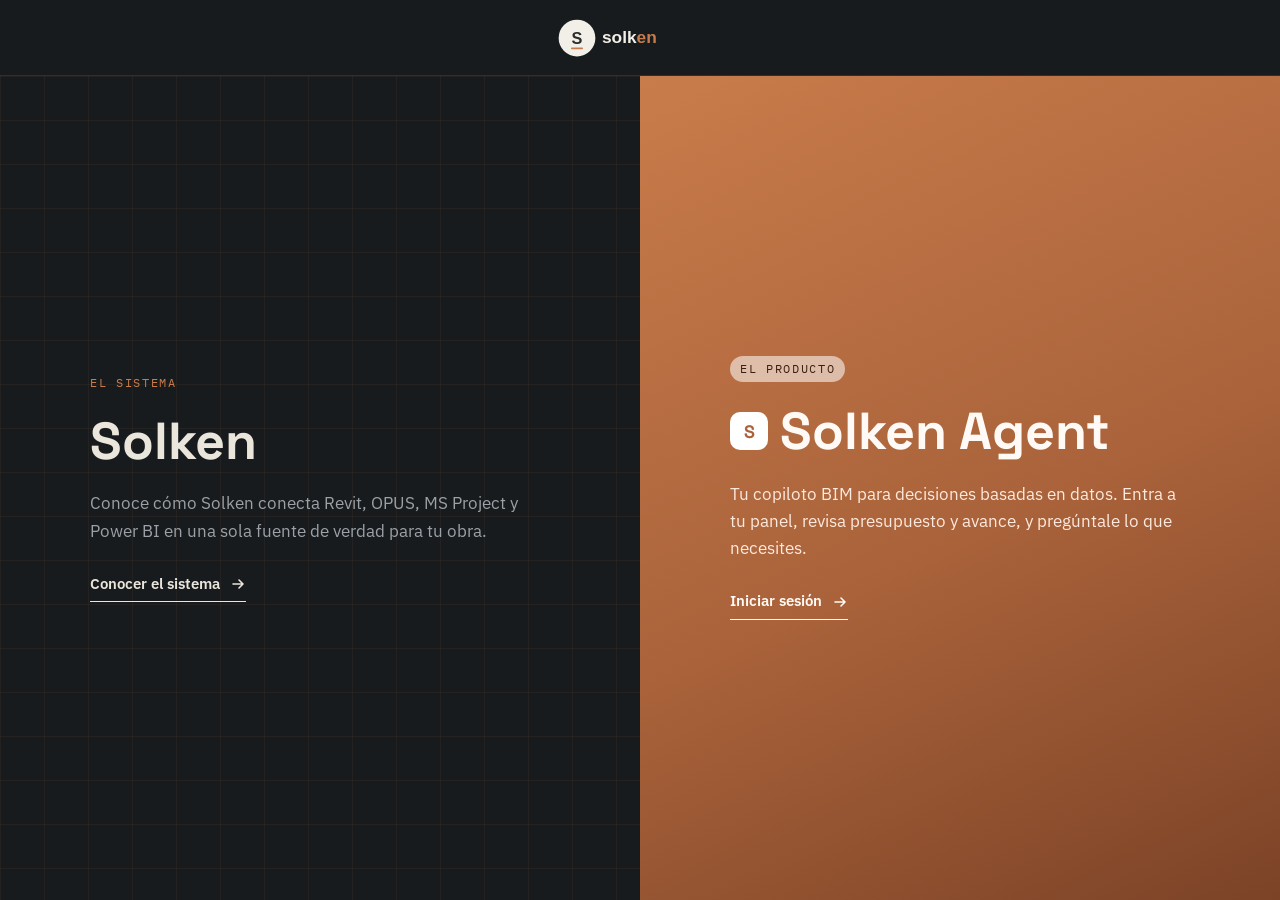
==== index.html @ cd720f8a "Agrega selector de entrada Solken / Solken Agent; mueve el home a /sistema/" ====
<!DOCTYPE html>
<html lang="es">
<head>
  <meta charset="UTF-8" />
  <meta name="viewport" content="width=device-width, initial-scale=1.0" />
  <title>Solken — El sistema y el agente de IA para tu obra</title>
  <meta name="description" content="Solken: el sistema que conecta Revit, OPUS, MS Project y Power BI, y Solken Agent, tu copiloto de IA para decisiones basadas en datos. Elige por dónde entrar." />

  <!-- Open Graph -->
  <meta property="og:type" content="website" />
  <meta property="og:title" content="Solken — El sistema y el agente de IA para tu obra" />
  <meta property="og:description" content="Las obras se salen de presupuesto cuando los datos no se hablan entre sí. Conoce el sistema o entra directo a Solken Agent." />
  <meta property="og:image" content="https://solkenbim.com/assets/img/og-image.png" />
  <meta property="og:image:width" content="1200" />
  <meta property="og:image:height" content="630" />
  <meta property="og:url" content="https://solkenbim.com/" />

  <link rel="preconnect" href="https://fonts.googleapis.com" />
  <link rel="preconnect" href="https://fonts.gstatic.com" crossorigin />
  <link href="https://fonts.googleapis.com/css2?family=Space+Grotesk:wght@500;600;700&family=IBM+Plex+Sans:wght@400;500;600&family=IBM+Plex+Mono:wght@400;500&display=swap" rel="stylesheet" />

  <link rel="stylesheet" href="css/styles.css" />

  <style>
    /* ===== Selector Solken / Solken Agent (2026-11-10) =====
       Página de entrada: reemplaza al home anterior en "/" -- el
       contenido completo del sitio (hero, secciones, etc.) se movió
       tal cual a /sistema/. Reutiliza los tokens de css/styles.css
       (--color-graphite, --color-copper, fuentes) para mantener la
       misma identidad, sin heredar el resto de los estilos del home
       (que asumen las secciones #inicio, #sistema, etc. que ya no
       viven aquí). */

    body.selector-body {
      margin: 0;
      min-height: 100vh;
      background: var(--color-graphite);
      font-family: var(--font-body);
    }

    .selector-topbar {
      display: flex;
      align-items: center;
      justify-content: center;
      height: var(--header-height);
      border-bottom: 1px solid var(--color-line-soft);
    }
    .selector-topbar img { height: 42px; display: block; }

    .selector-split {
      display: flex;
      flex-wrap: wrap;
      min-height: calc(100vh - var(--header-height));
    }

    .selector-pane {
      position: relative;
      flex: 1 1 420px;
      min-width: 320px;
      display: flex;
      align-items: center;
      justify-content: center;
      padding: 72px 48px;
      text-decoration: none;
      overflow: hidden;
      transition: flex-grow 260ms ease;
    }
    .selector-pane:hover { flex-grow: 1.3; }
    .selector-split:has(.selector-pane--sistema:hover) .selector-pane--agent { flex-grow: 0.7; }
    .selector-split:has(.selector-pane--agent:hover) .selector-pane--sistema { flex-grow: 0.7; }

    .selector-pane--sistema {
      background: var(--color-graphite);
    }
    .selector-pane--sistema .selector-grid {
      position: absolute; inset: 0; pointer-events: none;
      background-image:
        linear-gradient(rgba(201,124,75,0.07) 1px, transparent 1px),
        linear-gradient(90deg, rgba(201,124,75,0.07) 1px, transparent 1px);
      background-size: 44px 44px;
    }

    .selector-pane--agent {
      background: linear-gradient(155deg, var(--color-copper) 0%, #a9623a 55%, #7c4327 100%);
    }

    .selector-content {
      position: relative;
      max-width: 460px;
      display: flex;
      flex-direction: column;
      gap: 22px;
    }

    .selector-eyebrow {
      font-family: var(--font-mono);
      font-size: 12px;
      letter-spacing: 0.14em;
      text-transform: uppercase;
      width: fit-content;
    }
    .selector-pane--sistema .selector-eyebrow { color: var(--color-copper); }
    .selector-pane--agent .selector-eyebrow {
      color: #3a1f10;
      background: rgba(255,255,255,0.55);
      padding: 4px 10px;
      border-radius: 999px;
    }

    .selector-title {
      margin: 0;
      font-family: var(--font-display);
      font-weight: 700;
      font-size: 52px;
      line-height: 1.05;
    }
    .selector-pane--sistema .selector-title { color: var(--color-text); }
    .selector-pane--agent .selector-title { color: #fffaf5; }

    .selector-desc {
      margin: 0;
      font-size: 17px;
      line-height: 1.6;
    }
    .selector-pane--sistema .selector-desc { color: var(--color-text-dim); }
    .selector-pane--agent .selector-desc { color: #fde9dd; }

    .selector-cta {
      margin-top: 6px;
      display: inline-flex;
      align-items: center;
      gap: 10px;
      font-size: 15px;
      font-weight: 600;
      width: fit-content;
      padding-bottom: 6px;
      border-bottom: 1px solid currentColor;
    }
    .selector-pane--sistema .selector-cta { color: var(--color-text); }
    .selector-pane--agent .selector-cta { color: #fffaf5; }
    .selector-cta svg { transition: transform 180ms ease; }
    .selector-pane:hover .selector-cta svg { transform: translateX(4px); }

    .selector-agent-mark {
      display: flex; align-items: center; gap: 12px;
    }
    .selector-agent-mark span.mark {
      width: 38px; height: 38px; border-radius: 10px; background: #fff;
      display: flex; align-items: center; justify-content: center;
      font-family: var(--font-display); font-weight: 700; color: #a9623a; font-size: 18px;
      flex-shrink: 0;
    }

    @media (max-width: 720px) {
      .selector-title { font-size: 40px; }
      .selector-pane { padding: 56px 32px; }
    }
  </style>
</head>
<body class="selector-body">

  <div class="selector-topbar">
    <img src="assets/img/logo-nav.svg" alt="Solken" />
  </div>

  <div class="selector-split">

    <!-- SOLKEN: el sistema / sitio -->
    <a class="selector-pane selector-pane--sistema" href="/sistema/" aria-label="Conocer el sistema Solken">
      <div class="selector-grid" aria-hidden="true"></div>
      <div class="selector-content">
        <span class="selector-eyebrow">El sistema</span>
        <h1 class="selector-title">Solken</h1>
        <p class="selector-desc">
          Conoce cómo Solken conecta Revit, OPUS, MS&nbsp;Project y Power&nbsp;BI en una sola fuente de verdad para tu obra.
        </p>
        <span class="selector-cta">
          Conocer el sistema
          <svg width="16" height="16" viewBox="0 0 16 16" fill="none" aria-hidden="true">
            <path d="M3 8h10M9 4l4 4-4 4" stroke="currentColor" stroke-width="1.6" stroke-linecap="round" stroke-linejoin="round"/>
          </svg>
        </span>
      </div>
    </a>

    <!-- SOLKEN AGENT: el producto -->
    <a class="selector-pane selector-pane--agent" href="http://localhost:3002/agent/" title="Solo funciona si ya tienes Solken instalado en esta PC" aria-label="Iniciar sesión en Solken Agent">
      <div class="selector-content">
        <span class="selector-eyebrow">El producto</span>
        <div class="selector-agent-mark">
          <span class="mark">S</span>
          <h1 class="selector-title">Solken Agent</h1>
        </div>
        <p class="selector-desc">
          Tu copiloto BIM para decisiones basadas en datos. Entra a tu panel, revisa presupuesto y avance, y pregúntale lo que necesites.
        </p>
        <span class="selector-cta">
          Iniciar sesión
          <svg width="16" height="16" viewBox="0 0 16 16" fill="none" aria-hidden="true">
            <path d="M3 8h10M9 4l4 4-4 4" stroke="currentColor" stroke-width="1.6" stroke-linecap="round" stroke-linejoin="round"/>
          </svg>
        </span>
      </div>
    </a>

  </div>

</body>
</html>
---- css/styles.css ----
/* ==========================================================================
   Tokens — mismo sistema que el dashboard de auditoría de referencia
   ========================================================================== */
:root {
  /* Color */
  --color-graphite:    #181B1E;
  --color-surface:     #212529;
  --color-surface-2:   #272C31;
  --color-line:        #363C42;
  --color-line-soft:   #2B3036;

  --color-text:        #EAE6DC;
  --color-text-dim:    #9BA1A6;
  --color-text-faint:  #6B7278;

  --color-copper:      #C97C4B;
  --color-copper-dim:  #8A5636;
  --color-verify:      #7DAA7A;
  --color-verify-dim:  #3E5A3C;
  --color-pending:     #D9A441;
  --color-pending-dim: #6E5220;

  /* Type */
  --font-display: 'Space Grotesk', sans-serif;
  --font-body:    'IBM Plex Sans', sans-serif;
  --font-mono:    'IBM Plex Mono', monospace;

  /* Layout */
  --container-width: 1180px;
  --header-height: 76px;
}

/* ==========================================================================
   Reset
   ========================================================================== */
*, *::before, *::after { box-sizing: border-box; }
html {
  scroll-behavior: smooth;
  scroll-padding-top: var(--header-height);
}
body, h1, h2, h3, p, dl, dd, figure { margin: 0; }
ul { margin: 0; padding: 0; list-style: none; }
a { color: inherit; text-decoration: none; }
img, svg { display: block; max-width: 100%; }
button { font: inherit; color: inherit; background: none; border: 0; cursor: pointer; }

body {
  background: var(--color-graphite);
  color: var(--color-text);
  font-family: var(--font-body);
  font-size: 16px;
  line-height: 1.5;
  -webkit-font-smoothing: antialiased;
}

.container {
  width: 100%;
  max-width: var(--container-width);
  margin-inline: auto;
  padding-inline: 32px;
}

/* ==========================================================================
   Header / Nav
   ========================================================================== */
.site-header {
  position: fixed;
  inset-inline: 0;
  top: 0;
  z-index: 100;
  height: var(--header-height);
  background: rgba(24, 27, 30, 0.86);
  backdrop-filter: blur(10px);
  -webkit-backdrop-filter: blur(10px);
  border-bottom: 1px solid var(--color-line-soft);
}

.nav {
  height: 100%;
  max-width: var(--container-width);
  margin-inline: auto;
  padding-inline: 32px;
  display: flex;
  align-items: center;
  justify-content: space-between;
}

.nav__mark {
  display: flex;
  align-items: center;
  gap: 10px;
}

.nav__mark-text {
  font-family: var(--font-mono);
  font-weight: 500;
  font-size: 13px;
  letter-spacing: 0.08em;
  text-transform: uppercase;
  color: var(--color-text);
}

.nav__menu {
  display: flex;
  align-items: center;
  gap: 4px;
}

.nav__link {
  display: inline-flex;
  align-items: center;
  padding: 10px 16px;
  font-size: 14px;
  font-weight: 500;
  color: var(--color-text-dim);
  transition: color 0.2s ease, background-color 0.2s ease;
}

.nav__link:hover { color: var(--color-text); }

.nav__link.is-active {
  color: var(--color-text);
}

.nav__link--cta:hover {
  color: var(--color-graphite);
  background: #d38f63;
}

.nav__link--login {
  margin-left: 8px;
  padding: 9px 18px;
  color: var(--color-copper);
  background: #F5F0EB;
  font-weight: 600;
}

.nav__link--login:hover {
  color: var(--color-copper);
  background: #323841;
}

.nav__toggle {
  display: none;
  flex-direction: column;
  gap: 5px;
  padding: 8px;
}

.nav__toggle span {
  width: 20px;
  height: 2px;
  background: var(--color-text);
}

/* ==========================================================================
   Hero
   ========================================================================== */
.hero {
  position: relative;
  min-height: 100vh;
  display: flex;
  flex-direction: column;
  justify-content: center;
  padding-top: var(--header-height);
  overflow: hidden;
  background:
    radial-gradient(1100px 640px at 82% 8%, rgba(201, 124, 75, 0.12), transparent 60%),
    radial-gradient(900px 520px at 10% 92%, rgba(125, 170, 122, 0.07), transparent 55%),
    var(--color-graphite);
}

.hero__bg {
  position: absolute;
  inset: 0;
  z-index: 0;
  mask-image: linear-gradient(to bottom, transparent, black 20%, black 75%, transparent);
}

.hero__grid { position: absolute; inset: 0; }

.hero__content {
  position: relative;
  z-index: 1;
  padding-block: 64px 48px;
}

.eyebrow {
  font-family: var(--font-mono);
  font-size: 11px;
  font-weight: 500;
  letter-spacing: 0.12em;
  text-transform: uppercase;
  color: var(--color-copper);
  margin-bottom: 20px;
}

.hero__title {
  font-family: var(--font-display);
  font-weight: 600;
  font-size: clamp(2.2rem, 4.6vw, 3.75rem);
  line-height: 1.12;
  letter-spacing: -0.01em;
  max-width: 18ch;
  color: var(--color-text);
}

.hero__title-accent {
  color: var(--color-copper);
}

.hero__subtitle {
  margin-top: 28px;
  max-width: 56ch;
  font-size: clamp(1rem, 1.4vw, 1.15rem);
  line-height: 1.65;
  color: var(--color-text-dim);
}

.hero__actions {
  display: flex;
  flex-wrap: wrap;
  gap: 14px;
  margin-top: 40px;
}

.btn {
  display: inline-flex;
  align-items: center;
  justify-content: center;
  padding: 14px 26px;
  font-family: var(--font-body);
  font-size: 15px;
  font-weight: 500;
  border-radius: 2px;
  transition: transform 0.15s ease, background-color 0.2s ease, border-color 0.2s ease;
  white-space: nowrap;
}

.btn--primary {
  background: var(--color-copper);
  color: var(--color-graphite);
  font-weight: 600;
}

.btn--primary:hover {
  background: #d38f63;
  transform: translateY(-1px);
}

.btn--ghost {
  border: 1px solid var(--color-line);
  color: var(--color-text);
  background: var(--color-surface);
}

.btn--ghost:hover {
  border-color: var(--color-text-faint);
  transform: translateY(-1px);
}

/* Grid de métricas con líneas finas — reutilizado en Inicio y Caso de estudio */
.metric-grid {
  display: grid;
  grid-template-columns: repeat(3, 1fr);
  gap: 1px;
  background: var(--color-line);
}

.metric-grid--narrow {
  max-width: 640px;
}

.metric-grid--wide {
  max-width: 780px;
}

.metric {
  background: var(--color-graphite);
  padding: 20px 24px;
}

.metric:first-child {
  padding-left: 0;
}

.metric__label {
  font-family: var(--font-mono);
  font-size: 11px;
  color: var(--color-text-faint);
  text-transform: uppercase;
  letter-spacing: 0.08em;
}

.metric__value {
  margin-top: 10px;
  font-family: var(--font-mono);
  font-weight: 500;
  font-size: 1.9rem;
  color: var(--color-text);
}

.metric__value--verified { color: var(--color-verify); }
.metric__value--copper { color: var(--color-copper); }

.metric__unit {
  font-size: 0.95rem;
  color: var(--color-text-faint);
  margin-left: 2px;
}

.hero__scroll-cue {
  position: relative;
  z-index: 1;
  align-self: center;
  display: flex;
  flex-direction: column;
  align-items: center;
  gap: 10px;
  margin-bottom: 32px;
  color: var(--color-text-faint);
}

.hero__scroll-cue-line {
  width: 1px;
  height: 36px;
  background: linear-gradient(to bottom, var(--color-copper), transparent);
  animation: scrollcue 1.8s ease-in-out infinite;
}

.hero__scroll-cue-text {
  font-family: var(--font-mono);
  font-size: 11px;
  letter-spacing: 0.12em;
  text-transform: uppercase;
}

@keyframes scrollcue {
  0%, 100% { transform: scaleY(1); opacity: 0.6; }
  50% { transform: scaleY(0.6); opacity: 1; }
}

/* ==========================================================================
   Generic section placeholder (built out in later sections)
   ========================================================================== */
.section {
  padding-block: 120px;
  border-top: 1px solid var(--color-line-soft);
}

.section__kicker {
  font-family: var(--font-mono);
  font-size: 11px;
  letter-spacing: 0.1em;
  text-transform: uppercase;
  color: var(--color-text-faint);
  margin-bottom: 16px;
}

.section__title {
  font-family: var(--font-display);
  font-weight: 600;
  font-size: clamp(1.6rem, 3vw, 2.2rem);
  color: var(--color-text-faint);
}

/* ==========================================================================
   Section head — reusable heading block for built-out sections
   ========================================================================== */
.section-head {
  margin-bottom: 64px;
  max-width: 640px;
}

.section-head__title {
  font-family: var(--font-display);
  font-weight: 600;
  font-size: clamp(1.8rem, 3.2vw, 2.4rem);
  letter-spacing: -0.01em;
  color: var(--color-text);
}

.section-head__subtitle {
  margin-top: 14px;
  font-size: 1.05rem;
  line-height: 1.6;
  color: var(--color-text-dim);
}

/* ==========================================================================
   Figure + Compare — patrón "decisión documentada" del dashboard
   ========================================================================== */
.figure {
  display: flex;
  align-items: flex-end;
  gap: 32px;
  flex-wrap: wrap;
}

.figure__value {
  font-family: var(--font-mono);
  font-weight: 600;
  font-size: clamp(2.4rem, 6vw, 4rem);
  line-height: 1;
  letter-spacing: -0.01em;
  color: var(--color-copper);
}

.figure__label {
  max-width: 340px;
  padding-bottom: 6px;
  font-size: 15px;
  line-height: 1.55;
  color: var(--color-text-dim);
}

.compare {
  display: flex;
  gap: 24px;
  flex-wrap: wrap;
  margin-top: 32px;
}

.compare-card {
  flex: 1;
  min-width: 240px;
  background: var(--color-surface);
  border: 1px solid var(--color-line);
  padding: 22px 24px;
}

.compare-card--out { border-left: 3px solid var(--color-text-faint); }
.compare-card--in { border-left: 3px solid var(--color-verify); }

.compare-card__label {
  font-size: 13px;
  color: var(--color-text-dim);
  margin-bottom: 10px;
}

.compare-card__value {
  font-family: var(--font-mono);
  font-weight: 500;
  font-size: 1.4rem;
  color: var(--color-text);
}

.compare-card__value--strike {
  color: var(--color-text-faint);
  text-decoration: line-through;
  text-decoration-color: var(--color-line);
}

.compare-card__value--win { color: var(--color-verify); }

/* ==========================================================================
   Contacto
   ========================================================================== */
.contacto__body {
  max-width: 56ch;
  font-size: clamp(1rem, 1.3vw, 1.1rem);
  line-height: 1.65;
  color: var(--color-text-dim);
}

.contacto__cta {
  margin-top: 36px;
}

.contacto__location {
  margin-top: 24px;
  font-family: var(--font-mono);
  font-size: 12px;
  letter-spacing: 0.06em;
  color: var(--color-text-faint);
}

/* ==========================================================================
   Checklist — lista de calificación, sin tarjetas
   ========================================================================== */
.checklist {
  margin-top: 8px;
  max-width: 640px;
}

.checklist__item {
  display: flex;
  align-items: flex-start;
  gap: 18px;
  padding: 18px 0;
  border-bottom: 1px solid var(--color-line-soft);
}

.checklist__item:last-child { border-bottom: none; }

.checklist__mark {
  flex-shrink: 0;
  font-family: var(--font-mono);
  font-weight: 600;
  font-size: 15px;
  color: var(--color-verify);
  line-height: 1.6;
}

.checklist__text {
  font-size: 15.5px;
  line-height: 1.6;
  color: var(--color-text);
}

.section-outro {
  margin-top: 56px;
  padding-left: 20px;
  max-width: 56ch;
  border-left: 2px solid var(--color-copper);
  font-family: var(--font-display);
  font-weight: 500;
  font-size: 1.15rem;
  line-height: 1.5;
  color: var(--color-text);
}

/* ==========================================================================
   Video embed — clic para cargar. Sin llamadas a linkedin.com hasta el clic.
   ========================================================================== */
.video-embed {
  max-width: 504px;
  aspect-ratio: 504 / 399;
  position: relative;
  background: var(--color-surface);
}

.video-embed__trigger {
  display: block;
  width: 100%;
  height: 100%;
  padding: 0;
  border: 0;
  position: relative;
  overflow: hidden;
  cursor: pointer;
}

.video-embed__thumb {
  display: block;
  width: 100%;
  height: 100%;
  object-fit: cover;
}

.video-embed__play {
  position: absolute;
  top: 50%;
  left: 50%;
  transform: translate(-50%, -50%);
  display: flex;
  align-items: center;
  justify-content: center;
  width: 64px;
  height: 64px;
  border-radius: 50%;
  background: var(--color-copper);
  transition: transform 0.15s ease, background-color 0.2s ease;
}

.video-embed__trigger:hover .video-embed__play {
  background: #d38f63;
  transform: translate(-50%, -50%) scale(1.06);
}

.video-embed__frame {
  display: block;
  width: 100%;
  height: 100%;
  border: 0;
}

.video-embed__fallback {
  margin-top: 14px;
  font-size: 13.5px;
  color: var(--color-text-dim);
}

.video-embed__fallback a {
  color: var(--color-copper);
  text-decoration: underline;
  text-underline-offset: 2px;
}

/* ==========================================================================
   El sistema
   ========================================================================== */
.section-block + .section-block {
  margin-top: 72px;
}

.stack-grid {
  display: grid;
  grid-template-columns: repeat(5, 1fr);
  gap: 1px;
  background: var(--color-line);
}

.stack-cell {
  background: var(--color-surface);
  padding: 28px 22px;
}

.stack-cell__n {
  font-family: var(--font-mono);
  font-size: 11px;
  color: var(--color-text-faint);
  margin-bottom: 14px;
}

.stack-cell__title {
  font-size: 14.5px;
  font-weight: 500;
  color: var(--color-text);
  margin-bottom: 6px;
}

.stack-cell__desc {
  font-size: 12.5px;
  line-height: 1.5;
  color: var(--color-text-dim);
}

.levels {
  border-left: 1px solid var(--color-line);
  margin-top: 8px;
}

.level {
  position: relative;
  padding: 24px 0 24px 32px;
  border-bottom: 1px solid var(--color-line-soft);
}

.level:last-child { border-bottom: none; }

.level__dot {
  position: absolute;
  left: -5px;
  top: 28px;
  width: 9px;
  height: 9px;
  border-radius: 50%;
  background: var(--color-verify);
}

.level__dot--pending { background: var(--color-pending); }

.level__head {
  display: flex;
  align-items: baseline;
  justify-content: space-between;
  gap: 16px;
  flex-wrap: wrap;
}

.level__title {
  font-family: var(--font-display);
  font-weight: 600;
  font-size: 1.15rem;
  color: var(--color-text);
}

.level__tag {
  font-family: var(--font-mono);
  font-size: 10.5px;
  padding: 3px 10px;
  border: 1px solid var(--color-verify-dim);
  color: var(--color-verify);
  text-transform: uppercase;
  letter-spacing: 0.06em;
  white-space: nowrap;
}

.level__tag--pending {
  border-color: var(--color-pending-dim);
  color: var(--color-pending);
}

.level__body {
  margin-top: 10px;
  max-width: 640px;
  font-size: 14.5px;
  line-height: 1.65;
  color: var(--color-text-dim);
}

/* ==========================================================================
   Quote card — sección Validación
   ========================================================================== */
.quote-card {
  border: 1px solid var(--color-line);
  border-left: 3px solid var(--color-copper);
  background: var(--color-surface);
  padding: 28px 26px;
  margin-bottom: 16px;
}

.quote-card:last-child { margin-bottom: 0; }

.quote-card__body {
  font-size: 15px;
  line-height: 1.7;
  color: var(--color-text);
  max-width: 680px;
}

.quote-card__foot {
  display: flex;
  align-items: baseline;
  justify-content: space-between;
  gap: 16px;
  flex-wrap: wrap;
  margin-top: 18px;
  padding-top: 14px;
  border-top: 1px solid var(--color-line-soft);
}

.quote-card__name {
  font-family: var(--font-display);
  font-weight: 600;
  font-size: 14px;
  color: var(--color-text);
}

.quote-card__role {
  display: block;
  font-family: var(--font-body);
  font-weight: 400;
  font-size: 12.5px;
  color: var(--color-text-dim);
  margin-top: 2px;
}

.quote-card__link {
  font-family: var(--font-mono);
  font-size: 11px;
  color: var(--color-copper);
  text-decoration: none;
  white-space: nowrap;
}

.quote-card__link:hover { text-decoration: underline; }

/* ==========================================================================
   Responsive
   ========================================================================== */
@media (max-width: 860px) {
  .nav__toggle { display: flex; }

  .nav__menu {
    position: fixed;
    top: var(--header-height);
    left: 0;
    right: 0;
    flex-direction: column;
    align-items: stretch;
    gap: 0;
    background: var(--color-surface);
    border-bottom: 1px solid var(--color-line-soft);
    padding: 8px 16px 16px;
    transform: translateY(-8px);
    opacity: 0;
    visibility: hidden;
    transition: opacity 0.2s ease, transform 0.2s ease, visibility 0.2s;
  }

  .nav__menu.is-open {
    transform: translateY(0);
    opacity: 1;
    visibility: visible;
  }

  .nav__link { width: 100%; padding: 14px 12px; }
  .nav__link--cta { margin-left: 0; margin-top: 8px; justify-content: center; }

  .metric-grid--narrow { grid-template-columns: 1fr; max-width: 320px; }
  .metric-grid--narrow .metric { padding: 16px 0; border-bottom: 1px solid var(--color-line); }
  .metric-grid--wide { grid-template-columns: 1fr; max-width: 320px; }
  .metric-grid--wide .metric { padding: 16px 0; border-bottom: 1px solid var(--color-line); }

  .stack-grid { grid-template-columns: repeat(2, 1fr); }
  .stack-cell:last-child { grid-column: 1 / -1; }
}

@media (max-width: 520px) {
  .hero__actions { flex-direction: column; align-items: stretch; }

  .stack-grid { grid-template-columns: 1fr; }

  .level__head { flex-direction: column; align-items: flex-start; gap: 8px; }
}

/* ============ TIMELINE — ciclo de vida continuo ============ */
.timeline__intro {
  font-family: var(--font-body);
  color: var(--color-text-dim);
  max-width: 62ch;
  line-height: 1.6;
  margin-bottom: 2.5rem;
}

.timeline {
  position: relative;
  display: grid;
  grid-template-columns: repeat(4, 1fr);
  gap: 1.5rem;
  padding-top: 0.75rem;
}

.timeline__track {
  position: absolute;
  top: 5px;
  left: 0;
  right: 0;
  height: 1px;
  background: linear-gradient(to right, var(--color-copper), var(--color-verify));
  opacity: 0.55;
}

.timeline__item {
  position: relative;
  padding-top: 1.5rem;
}

.timeline__dot {
  position: absolute;
  top: 0;
  left: 0;
  width: 11px;
  height: 11px;
  border-radius: 50%;
  background: var(--color-copper);
  border: 2px solid var(--color-graphite);
  box-shadow: 0 0 0 1px var(--color-copper);
}

.timeline__phase {
  font-family: var(--font-mono);
  font-size: 0.8rem;
  letter-spacing: 0.02em;
  color: var(--color-text);
  margin-bottom: 0.35rem;
}

.timeline__desc {
  font-family: var(--font-body);
  font-size: 0.875rem;
  line-height: 1.5;
  color: var(--color-text-faint);
}

@media (max-width: 720px) {
  .timeline {
    grid-template-columns: 1fr;
    gap: 1.75rem;
  }
  .timeline__track {
    top: 0;
    bottom: 0;
    left: 5px;
    right: auto;
    width: 1px;
    height: auto;
    background: linear-gradient(to bottom, var(--color-copper), var(--color-verify));
  }
  .timeline__item {
    padding-top: 0;
    padding-left: 1.75rem;
  }
  .timeline__dot {
    top: 3px;
    left: 0;
  }
}
/* ── Sección Descargas ─────────────────────────────────────────────────────── */

.download-grid {
  display: grid;
  grid-template-columns: repeat(auto-fill, minmax(300px, 1fr));
  gap: var(--space-6, 2rem);
  margin-block: var(--space-6, 2rem);
}

.download-card {
  background: var(--color-surface, #1a1a1a);
  border: 1px solid rgba(201, 124, 75, 0.2);
  border-radius: 8px;
  padding: 1.75rem;
  display: flex;
  flex-direction: column;
  gap: 1rem;
  transition: border-color 0.2s;
}

.download-card:hover {
  border-color: var(--color-copper, #C97C4B);
}

.download-card__header {
  display: flex;
  align-items: center;
  justify-content: space-between;
}

.download-card__tag {
  font-family: 'IBM Plex Mono', monospace;
  font-size: 0.75rem;
  color: var(--color-copper, #C97C4B);
  background: rgba(201, 124, 75, 0.1);
  padding: 0.2em 0.6em;
  border-radius: 4px;
  letter-spacing: 0.05em;
}

.download-card__price {
  font-family: 'IBM Plex Mono', monospace;
  font-size: 0.9rem;
  font-weight: 500;
  color: var(--color-text, #e8e2da);
}

.download-card__title {
  font-family: 'Space Grotesk', sans-serif;
  font-size: 1.35rem;
  font-weight: 600;
  color: var(--color-text, #e8e2da);
  margin: 0;
}

.download-card__desc {
  font-family: 'IBM Plex Sans', sans-serif;
  font-size: 0.9rem;
  line-height: 1.6;
  color: var(--color-text-muted, #9a9088);
  margin: 0;
}

.download-card__includes {
  list-style: none;
  padding: 0;
  margin: 0;
  display: flex;
  flex-direction: column;
  gap: 0.4rem;
}

.download-card__includes li {
  font-family: 'IBM Plex Sans', sans-serif;
  font-size: 0.85rem;
  color: var(--color-text-muted, #9a9088);
  padding-left: 1.2rem;
  position: relative;
}

.download-card__includes li::before {
  content: "→";
  position: absolute;
  left: 0;
  color: var(--color-copper, #C97C4B);
}

.download-card__btn {
  margin-top: auto;
  text-align: center;
}
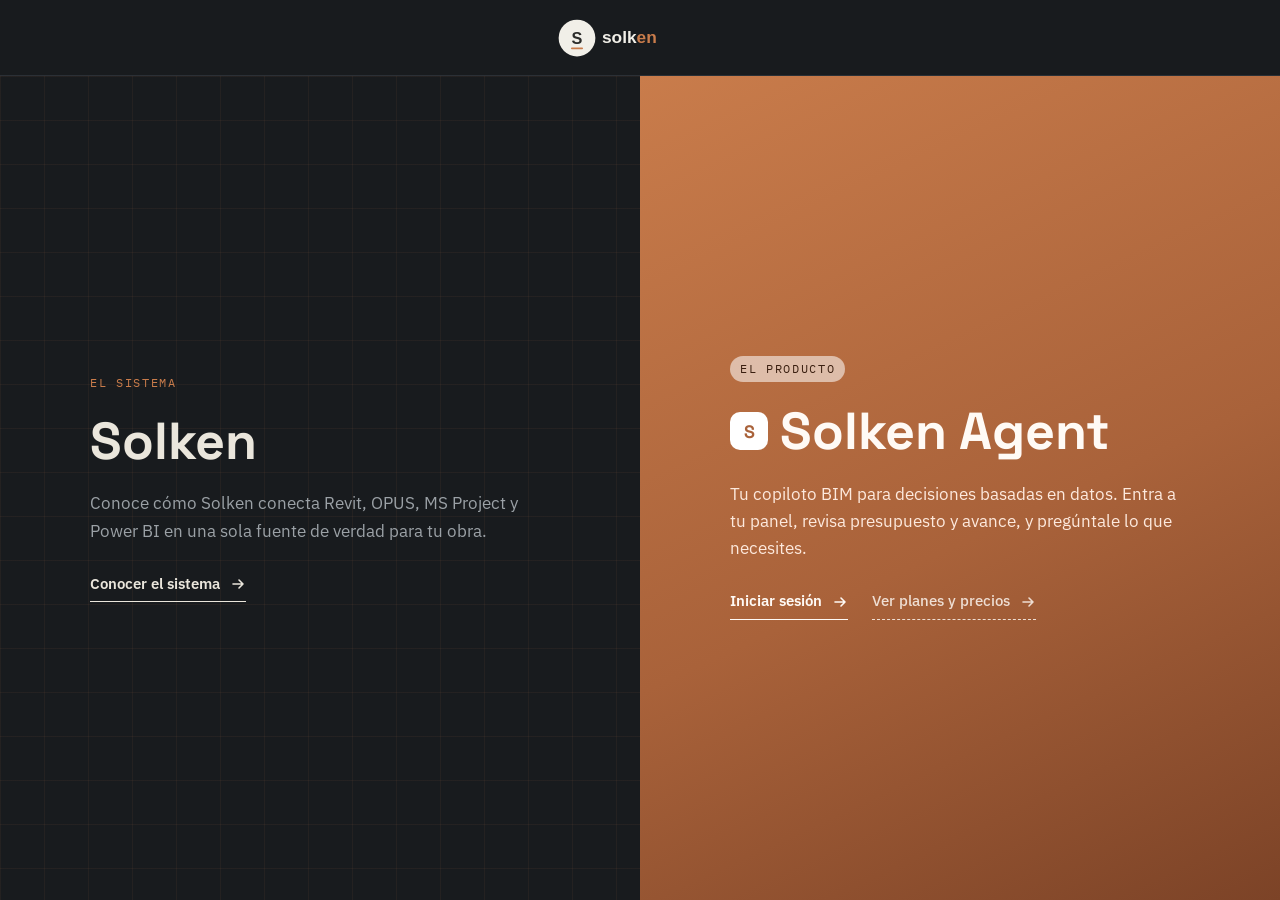
==== commit 17859740: "feat: agrega acceso a planes y precios en panel Solken Agent del selector" ====
--- a/index.html
+++ b/index.html
@@ -135,11 +135,27 @@
       width: fit-content;
       padding-bottom: 6px;
       border-bottom: 1px solid currentColor;
+      text-decoration: none;
     }
     .selector-pane--sistema .selector-cta { color: var(--color-text); }
     .selector-pane--agent .selector-cta { color: #fffaf5; }
     .selector-cta svg { transition: transform 180ms ease; }
-    .selector-pane:hover .selector-cta svg { transform: translateX(4px); }
+    .selector-cta:hover svg { transform: translateX(4px); }
+
+    .selector-cta-row {
+      display: flex;
+      flex-wrap: wrap;
+      align-items: center;
+      gap: 24px;
+    }
+    .selector-cta--secondary {
+      font-weight: 500;
+      opacity: 0.82;
+      border-bottom-style: dashed;
+    }
+    .selector-cta--secondary:hover { opacity: 1; }
+
+    .selector-pane--agent { cursor: default; }
 
     .selector-agent-mark {
       display: flex; align-items: center; gap: 12px;
@@ -184,7 +200,7 @@
     </a>
 
     <!-- SOLKEN AGENT: el producto -->
-    <a class="selector-pane selector-pane--agent" href="http://localhost:3002/agent/" title="Solo funciona si ya tienes Solken instalado en esta PC" aria-label="Iniciar sesión en Solken Agent">
+    <div class="selector-pane selector-pane--agent" role="group" aria-label="Solken Agent">
       <div class="selector-content">
         <span class="selector-eyebrow">El producto</span>
         <div class="selector-agent-mark">
@@ -194,14 +210,22 @@
         <p class="selector-desc">
           Tu copiloto BIM para decisiones basadas en datos. Entra a tu panel, revisa presupuesto y avance, y pregúntale lo que necesites.
         </p>
-        <span class="selector-cta">
-          Iniciar sesión
-          <svg width="16" height="16" viewBox="0 0 16 16" fill="none" aria-hidden="true">
-            <path d="M3 8h10M9 4l4 4-4 4" stroke="currentColor" stroke-width="1.6" stroke-linecap="round" stroke-linejoin="round"/>
-          </svg>
-        </span>
+        <div class="selector-cta-row">
+          <a class="selector-cta selector-cta--primary" href="http://localhost:3002/agent/" title="Solo funciona si ya tienes Solken instalado en esta PC">
+            Iniciar sesión
+            <svg width="16" height="16" viewBox="0 0 16 16" fill="none" aria-hidden="true">
+              <path d="M3 8h10M9 4l4 4-4 4" stroke="currentColor" stroke-width="1.6" stroke-linecap="round" stroke-linejoin="round"/>
+            </svg>
+          </a>
+          <a class="selector-cta selector-cta--secondary" href="servicios.html">
+            Ver planes y precios
+            <svg width="16" height="16" viewBox="0 0 16 16" fill="none" aria-hidden="true">
+              <path d="M3 8h10M9 4l4 4-4 4" stroke="currentColor" stroke-width="1.6" stroke-linecap="round" stroke-linejoin="round"/>
+            </svg>
+          </a>
+        </div>
       </div>
-    </a>
+    </div>
 
   </div>
 
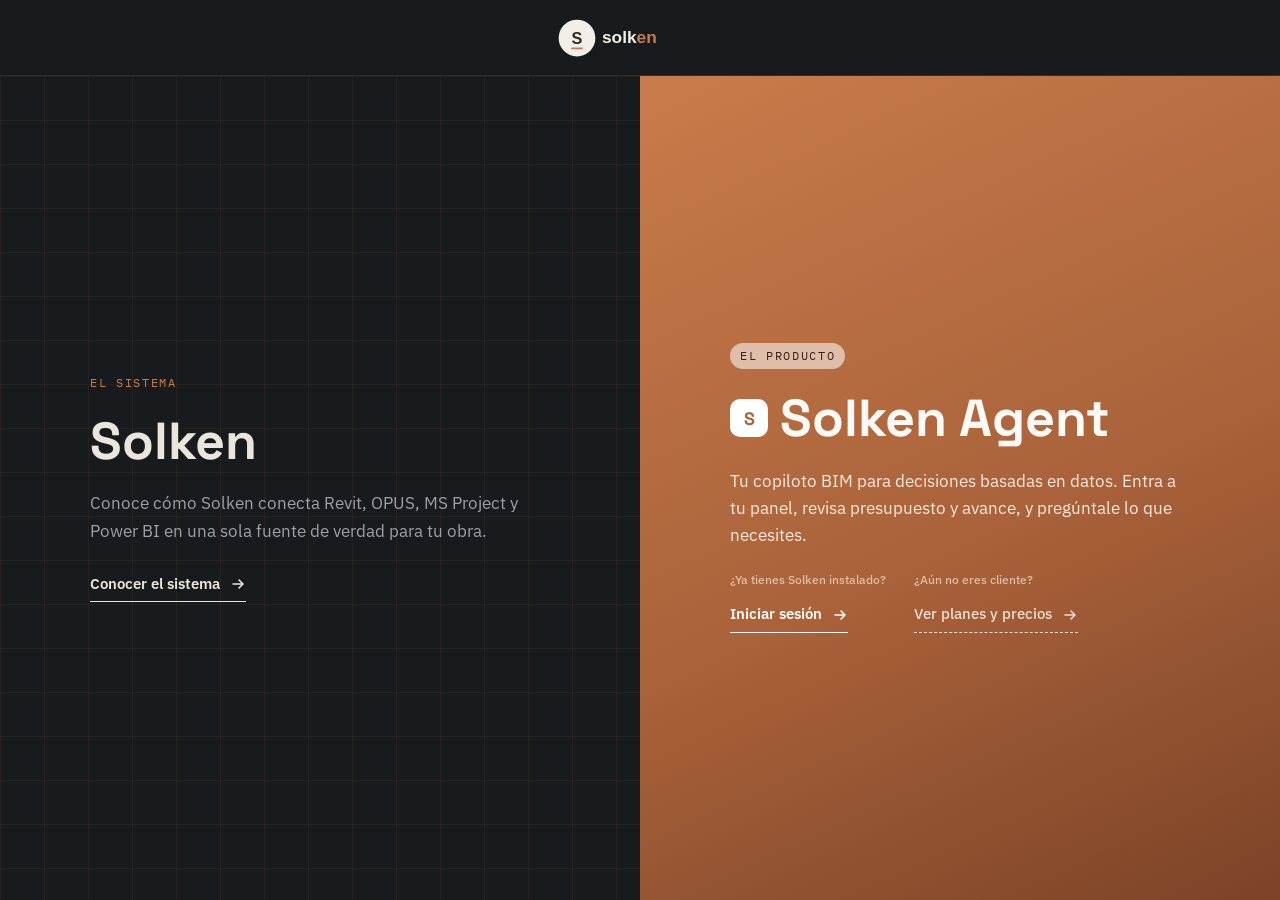
==== commit 186143e0: "ux: distingue cliente existente vs nuevo en CTAs; legal: agrega requisitos técnicos de instalación" ====
--- a/index.html
+++ b/index.html
@@ -145,8 +145,19 @@
     .selector-cta-row {
       display: flex;
       flex-wrap: wrap;
-      align-items: center;
-      gap: 24px;
+      align-items: flex-start;
+      gap: 28px;
+    }
+    .selector-cta-group {
+      display: flex;
+      flex-direction: column;
+      gap: 8px;
+    }
+    .selector-cta-hint {
+      font-size: 12px;
+      font-weight: 500;
+      color: #fde9dd;
+      opacity: 0.68;
     }
     .selector-cta--secondary {
       font-weight: 500;
@@ -211,18 +222,24 @@
           Tu copiloto BIM para decisiones basadas en datos. Entra a tu panel, revisa presupuesto y avance, y pregúntale lo que necesites.
         </p>
         <div class="selector-cta-row">
-          <a class="selector-cta selector-cta--primary" href="http://localhost:3002/agent/" title="Solo funciona si ya tienes Solken instalado en esta PC">
-            Iniciar sesión
-            <svg width="16" height="16" viewBox="0 0 16 16" fill="none" aria-hidden="true">
-              <path d="M3 8h10M9 4l4 4-4 4" stroke="currentColor" stroke-width="1.6" stroke-linecap="round" stroke-linejoin="round"/>
-            </svg>
-          </a>
-          <a class="selector-cta selector-cta--secondary" href="servicios.html">
-            Ver planes y precios
-            <svg width="16" height="16" viewBox="0 0 16 16" fill="none" aria-hidden="true">
-              <path d="M3 8h10M9 4l4 4-4 4" stroke="currentColor" stroke-width="1.6" stroke-linecap="round" stroke-linejoin="round"/>
-            </svg>
-          </a>
+          <div class="selector-cta-group">
+            <span class="selector-cta-hint">¿Ya tienes Solken instalado?</span>
+            <a class="selector-cta selector-cta--primary" href="http://localhost:3002/agent/" title="Abre tu Solken Agent instalado en esta computadora">
+              Iniciar sesión
+              <svg width="16" height="16" viewBox="0 0 16 16" fill="none" aria-hidden="true">
+                <path d="M3 8h10M9 4l4 4-4 4" stroke="currentColor" stroke-width="1.6" stroke-linecap="round" stroke-linejoin="round"/>
+              </svg>
+            </a>
+          </div>
+          <div class="selector-cta-group">
+            <span class="selector-cta-hint">¿Aún no eres cliente?</span>
+            <a class="selector-cta selector-cta--secondary" href="servicios.html">
+              Ver planes y precios
+              <svg width="16" height="16" viewBox="0 0 16 16" fill="none" aria-hidden="true">
+                <path d="M3 8h10M9 4l4 4-4 4" stroke="currentColor" stroke-width="1.6" stroke-linecap="round" stroke-linejoin="round"/>
+              </svg>
+            </a>
+          </div>
         </div>
       </div>
     </div>
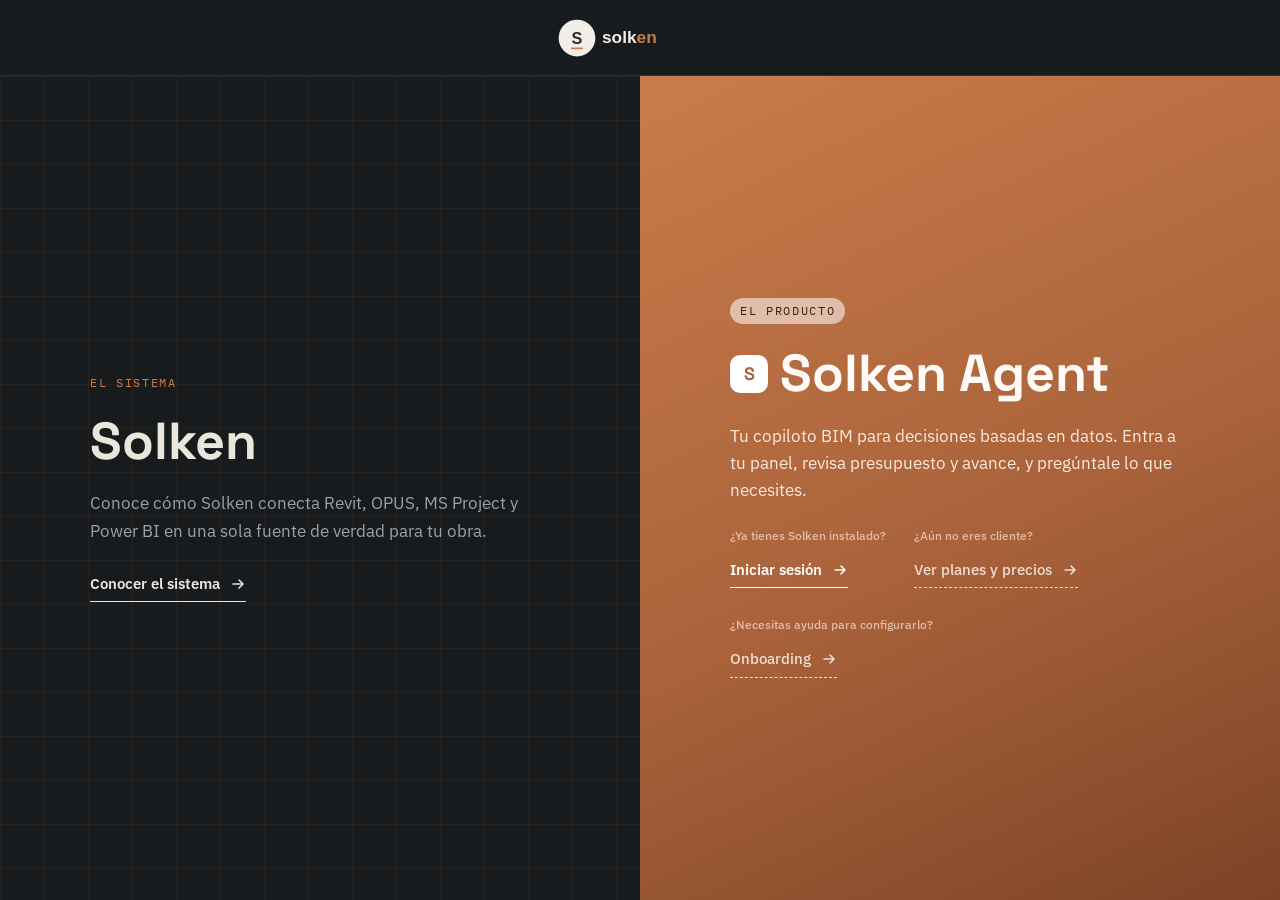
==== commit ae80ec30: "Agregar enlace y página de Onboarding para Solken Agent Crea onboarding.html con los videos guiados " ====
--- a/index.html
+++ b/index.html
@@ -240,6 +240,15 @@
               </svg>
             </a>
           </div>
+          <div class="selector-cta-group">
+            <span class="selector-cta-hint">¿Necesitas ayuda para configurarlo?</span>
+            <a class="selector-cta selector-cta--secondary" href="onboarding.html">
+              Onboarding
+              <svg width="16" height="16" viewBox="0 0 16 16" fill="none" aria-hidden="true">
+                <path d="M3 8h10M9 4l4 4-4 4" stroke="currentColor" stroke-width="1.6" stroke-linecap="round" stroke-linejoin="round"/>
+              </svg>
+            </a>
+          </div>
         </div>
       </div>
     </div>
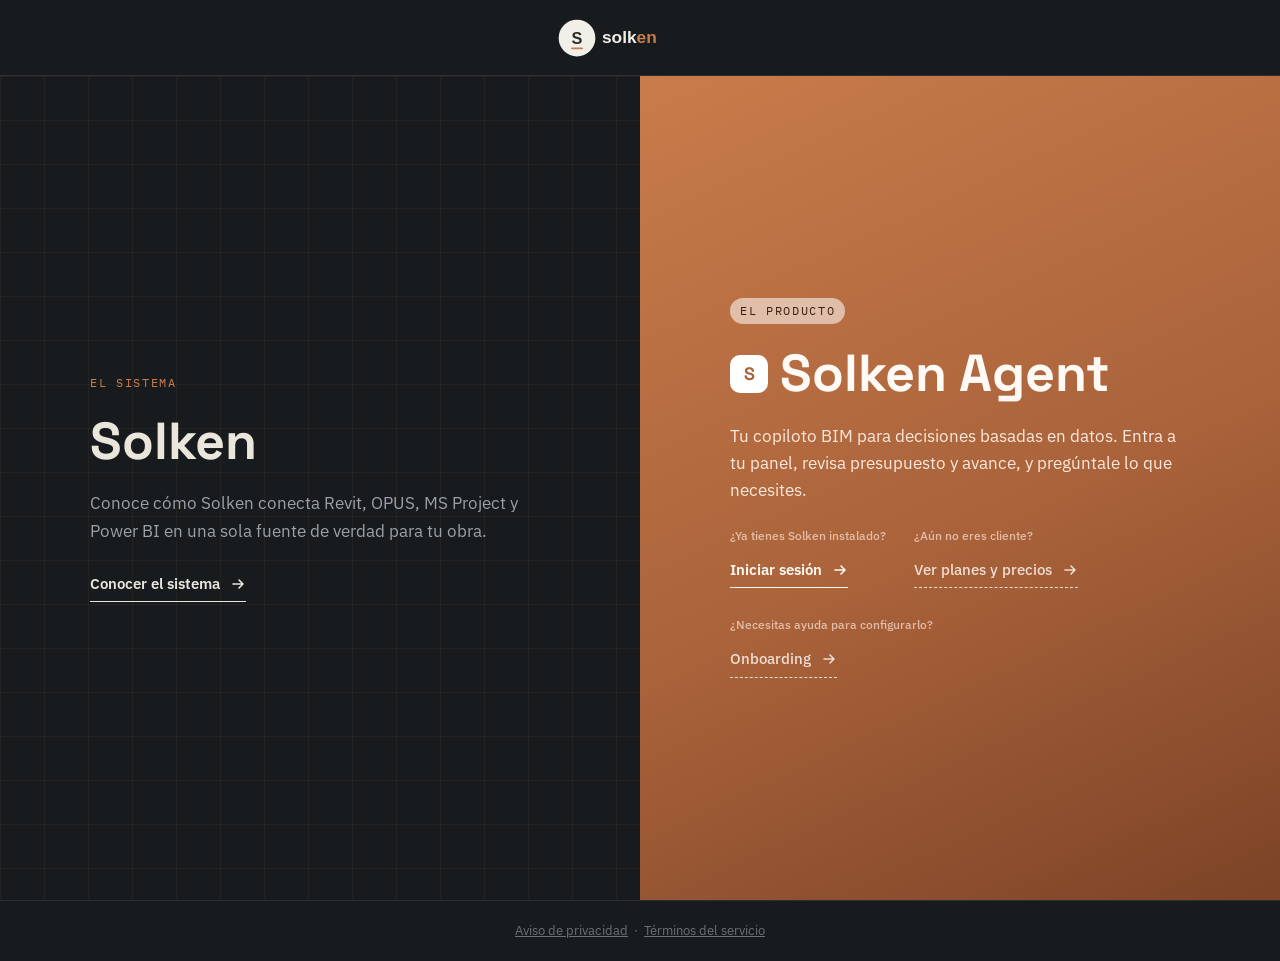
==== commit 8e007c6c: "Update index.html" ====
--- a/index.html
+++ b/index.html
@@ -183,6 +183,8 @@
       .selector-pane { padding: 56px 32px; }
     }
   </style>
+<script src="https://accounts.google.com/gsi/client" async defer></script>
+<script src="/js/acceso-remoto.js" defer></script>
 </head>
 <body class="selector-body">
 
@@ -254,6 +256,12 @@
     </div>
 
   </div>
-
+  <footer style="border-top:1px solid var(--color-line-soft); padding:20px 0; text-align:center;">
+    <p style="font-size:13px; color:var(--color-text-faint); margin:0;">
+      <a href="privacidad.html" style="color:inherit; text-decoration:underline;">Aviso de privacidad</a>
+      &nbsp;·&nbsp;
+      <a href="terminos.html" style="color:inherit; text-decoration:underline;">Términos del servicio</a>
+    </p>
+  </footer>
 </body>
 </html>
--- a/css/styles.css
+++ b/css/styles.css
@@ -969,3 +969,68 @@
   margin-top: auto;
   text-align: center;
 }
+
+/* ── Mini-login de acceso remoto (Pieza 4, 2026-11-18) ──────────────────── */
+.sk-login-overlay {
+  position: fixed; inset: 0; background: rgba(33,28,22,.55);
+  display: flex; align-items: center; justify-content: center;
+  z-index: 9999; padding: 16px;
+}
+.sk-login-modal {
+  background: #fff; border-radius: 16px; padding: 32px;
+  width: 100%; max-width: 360px; box-sizing: border-box;
+  font-family: 'IBM Plex Sans', system-ui, -apple-system, sans-serif;
+  position: relative; text-align: center;
+  box-shadow: 0 20px 60px rgba(0,0,0,.25);
+}
+.sk-login-modal h2 { margin: 0 0 6px; font-size: 22px; color: #211C16; font-family: 'Space Grotesk', sans-serif; }
+.sk-login-sub { margin: 0 0 20px; font-size: 13.5px; color: #837A6C; }
+.sk-login-cerrar {
+  position: absolute; top: 10px; right: 14px; background: none; border: none;
+  font-size: 22px; line-height: 1; color: #837A6C; cursor: pointer; padding: 4px;
+}
+.sk-google-btn { display: flex; justify-content: center; margin-bottom: 4px; }
+.sk-login-divider { display: flex; align-items: center; gap: 10px; margin: 18px 0; color: #9C9589; font-size: 12px; }
+.sk-login-divider::before, .sk-login-divider::after { content: ''; flex: 1; height: 1px; background: #E3DDD1; }
+.sk-login-form { display: flex; flex-direction: column; gap: 10px; text-align: left; }
+.sk-login-form input {
+  width: 100%; box-sizing: border-box; border: 1.5px solid #E3DDD1; border-radius: 10px;
+  padding: 11px 13px; font-size: 14px; font-family: inherit;
+}
+.sk-login-form input:focus { outline: none; border-color: #C97C4B; box-shadow: 0 0 0 3px rgba(201,124,75,.16); }
+.sk-login-form button {
+  background: #C97C4B; color: #fff; border: none; border-radius: 10px;
+  padding: 12px 14px; font-size: 14.5px; font-weight: 600; cursor: pointer; margin-top: 2px;
+}
+.sk-login-form button:hover { background: #B06A3D; }
+.sk-login-err { color: #B3261E; font-size: 13px; margin: 14px 0 0; display: none; }
+.sk-login-fallback { font-size: 12px; color: #9C9589; margin: 18px 0 0; }
+.sk-login-fallback a { color: #C97C4B; text-decoration: none; font-weight: 500; }
+.sk-login-fallback a:hover { text-decoration: underline; }
+
+/* ── Elección de destino (PC / remoto) dentro del modal de login ────────── */
+.sk-destino-opciones { display: flex; flex-direction: column; gap: 10px; margin-top: 4px; }
+.sk-destino-btn {
+  display: flex; flex-direction: column; align-items: flex-start; gap: 4px;
+  width: 100%; box-sizing: border-box; text-align: left;
+  background: #fff; border: 1.5px solid #E3DDD1; border-radius: 12px;
+  padding: 14px 16px; cursor: pointer; font-family: inherit;
+}
+.sk-destino-btn:hover { border-color: #C97C4B; background: rgba(201,124,75,.06); }
+.sk-destino-btn strong { font-size: 14.5px; color: #211C16; }
+.sk-destino-btn span { font-size: 12.5px; color: #837A6C; }
+
+/* Acceso remoto: pantalla de enlace para abrir en el celular (2026-11-18) */
+.sk-enlace-box { display: flex; gap: 8px; margin-top: 4px; }
+.sk-enlace-input {
+  flex: 1; min-width: 0; font-size: 12.5px; font-family: inherit;
+  padding: 10px 12px; border: 1.5px solid #E3DDD1; border-radius: 10px;
+  background: #FAF8F4; color: #211C16;
+}
+.sk-enlace-copiar {
+  flex-shrink: 0; font-family: inherit; font-size: 13px; font-weight: 600;
+  padding: 0 16px; border: 1.5px solid #C97C4B; border-radius: 10px;
+  background: #fff; color: #C97C4B; cursor: pointer;
+}
+.sk-enlace-copiar:hover { background: rgba(201,124,75,.08); }
+.sk-enlace-nota { font-size: 12px; color: #837A6C; min-height: 16px; margin: 8px 0 14px; }
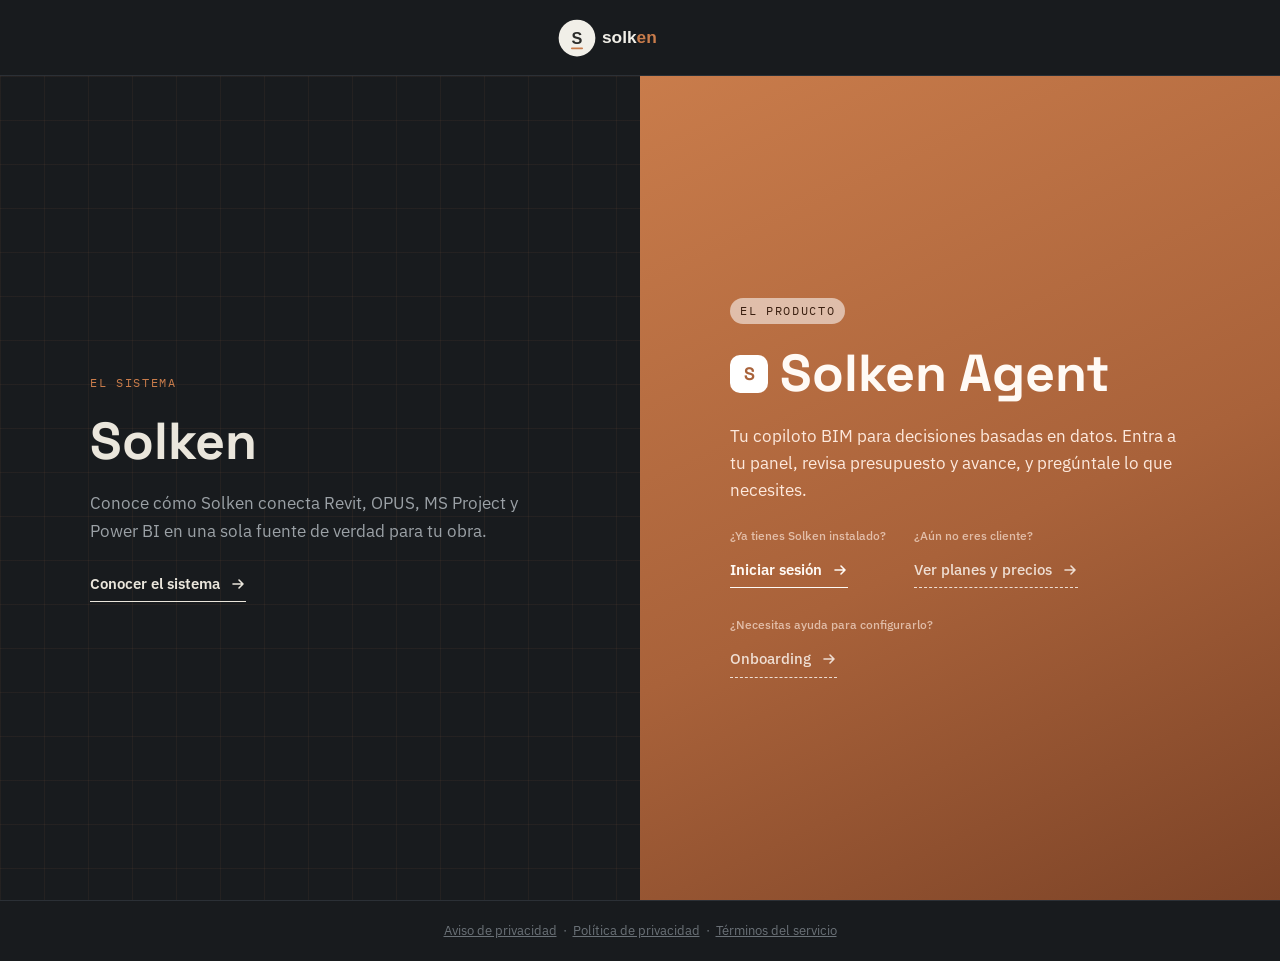
==== commit 6886680a: "Update index.html" ====
--- a/index.html
+++ b/index.html
@@ -258,9 +258,11 @@
   </div>
   <footer style="border-top:1px solid var(--color-line-soft); padding:20px 0; text-align:center;">
     <p style="font-size:13px; color:var(--color-text-faint); margin:0;">
-      <a href="privacidad.html" style="color:inherit; text-decoration:underline;">Aviso de privacidad</a>
-      &nbsp;·&nbsp;
-      <a href="terminos.html" style="color:inherit; text-decoration:underline;">Términos del servicio</a>
+               <a href="privacidad.html" style="color:inherit; text-decoration:underline;">Aviso de privacidad</a>
+          &nbsp;·&nbsp;
+          <a href="privacidad.html" style="color:inherit; text-decoration:underline;">Política de privacidad</a>
+          &nbsp;·&nbsp;
+          <a href="terminos.html" style="color:inherit; text-decoration:underline;">Términos del servicio</a>
     </p>
   </footer>
 </body>
